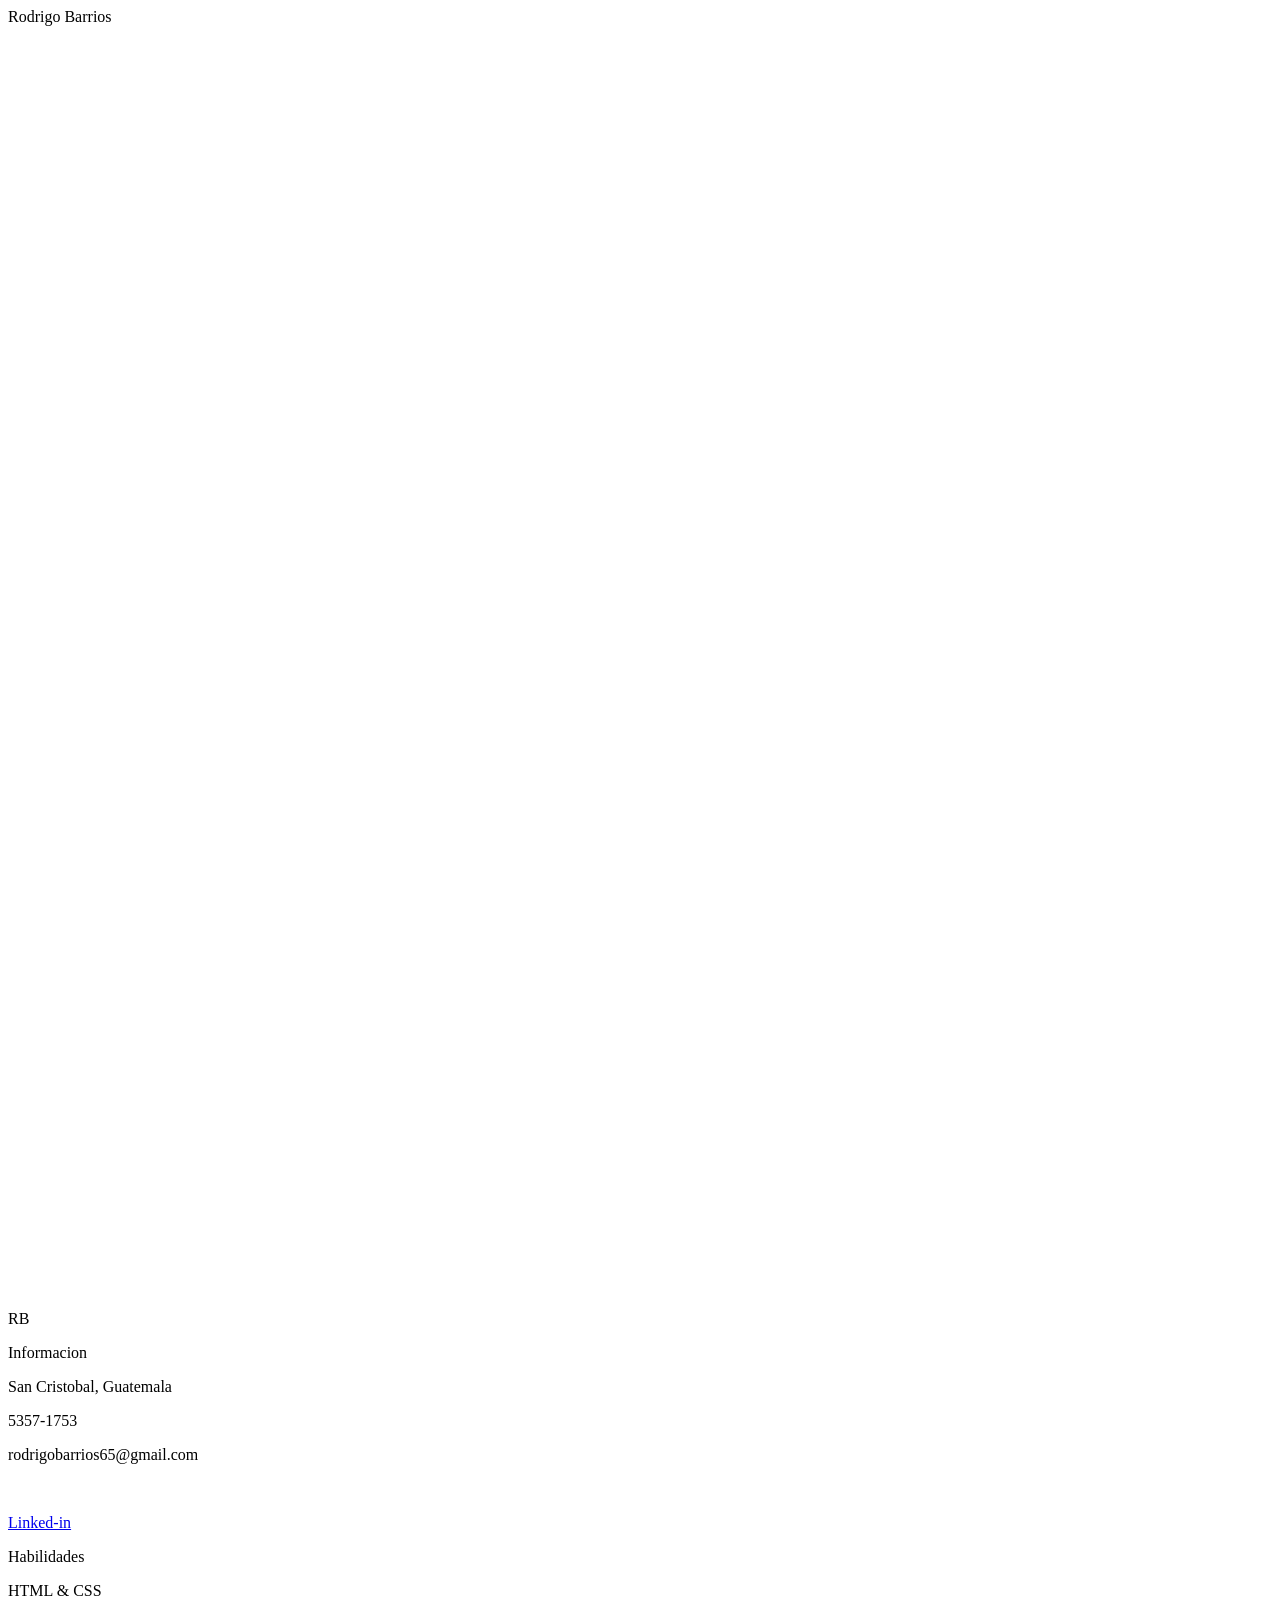
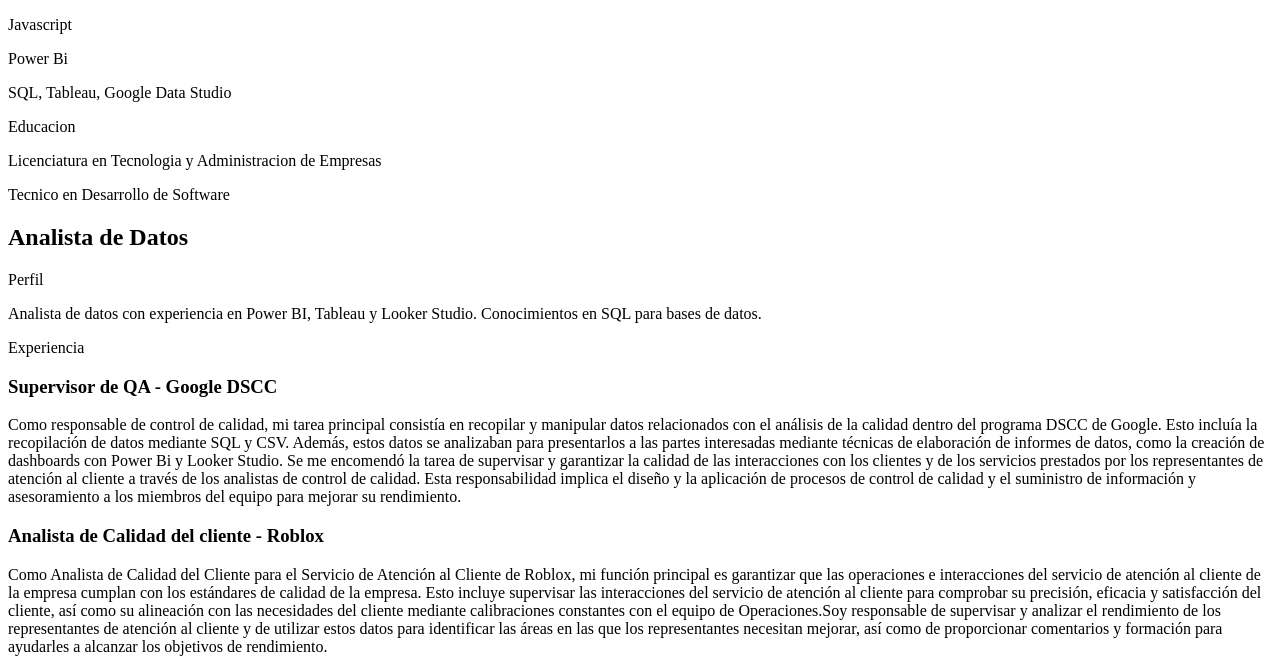
==== index.html @ 610b2172 "Update index.html" ====
<!DOCTYPE html>
<html lang="en" >

<head>
  <meta charset="UTF-8">
  

    <link rel="apple-touch-icon" type="image/png" href="https://cpwebassets.codepen.io/assets/favicon/apple-touch-icon-5ae1a0698dcc2402e9712f7d01ed509a57814f994c660df9f7a952f3060705ee.png" />

    <meta name="apple-mobile-web-app-title" content="CodePen">

    <link rel="shortcut icon" type="image/x-icon" href="https://cpwebassets.codepen.io/assets/favicon/favicon-aec34940fbc1a6e787974dcd360f2c6b63348d4b1f4e06c77743096d55480f33.ico" />

    <link rel="mask-icon" type="image/x-icon" href="https://cpwebassets.codepen.io/assets/favicon/logo-pin-b4b4269c16397ad2f0f7a01bcdf513a1994f4c94b8af2f191c09eb0d601762b1.svg" color="#111" />

  
    <script src="https://cpwebassets.codepen.io/assets/common/stopExecutionOnTimeout-2c7831bb44f98c1391d6a4ffda0e1fd302503391ca806e7fcc7b9b87197aec26.js"></script>


  <title>CV Rodrigo Barrios</title>

    <link rel="canonical" href="https://codepen.io/mavrK/pen/PzGvdJ">
  
  <link rel="stylesheet" href="styles.css">

</head>

<body translate="no">
  <!-- FONTS -->
<link href='https://fonts.googleapis.com/css?family=Open+Sans:300,400,600' rel='stylesheet' type='text/css'>
<link href='https://fonts.googleapis.com/css?family=Raleway:100' rel='stylesheet' type='text/css'>
<link href='https://fonts.googleapis.com/css?family=Montserrat' rel='stylesheet' type='text/css'>

<!-- PAGE STUFF -->
<div class="rela-block page">
    <div class="rela-block top-bar">
        <div class="caps name"><div class="abs-center">Rodrigo Barrios</div></div>
    </div>
    <div class="side-bar">
        <div class="mugshot">
            <div class="logo">
                <svg viewbox="0 0 80 80" class="rela-block logo-svg">
                    <path d="M 10 10 L 52 10 L 72 30 L 72 70 L 30 70 L 10 50 Z" stroke-width="2.5" fill="none"/>
                </svg>
                <p class="logo-text">RB</p>
            </div>
        </div>
          <p class="rela-block caps side-header">Informacion</p>
        <p>San Cristobal, Guatemala</p>
        <p>5357-1753</p>
        <p>rodrigobarrios65@gmail.com</p><br>
        <p class="rela-block social linked-in"><a href="https://www.linkedin.com/in/rodrigo-barrios-6a9892276?utm_source=share&utm_campaign=share_via&utm_content=profile&utm_medium=android_app">Linked-in</a></p>
        <p class="rela-block caps side-header">Habilidades</p>
        <p class="side-list">HTML & CSS</p>
        <p class="side-list">Javascript</p>
        <p class="side-list">Power Bi </p>
        <p class="side-list">SQL, Tableau, Google Data Studio</p>
        <p class="rela-block caps side-header">Educacion</p>
        <p class="side-list">Licenciatura en Tecnologia y Administracion de Empresas</p>
        <p class="side-list">Tecnico en Desarrollo de Software</p>

    </div>
    <div class="rela-block content-container">
        <h2 class="rela-block caps title">Analista de Datos</h2>
        <div class="rela-block separator"></div>
        <div class="rela-block caps greyed">Perfil</div>
        <p class="long-margin">Analista de datos con experiencia en Power BI, Tableau y Looker Studio. Conocimientos en SQL para bases de datos. </p>
        <div class="rela-block caps greyed">Experiencia</div>

        <h3>Supervisor de QA - Google DSCC</h3>
        <p class="justified">Como responsable de control de calidad, mi tarea principal consistía en 
recopilar y manipular datos relacionados con el análisis de la calidad 
dentro del programa DSCC de Google. Esto incluía la recopilación de 
datos mediante SQL y CSV. Además, estos datos se analizaban para 
presentarlos a las partes interesadas mediante técnicas de elaboración de 
informes de datos, como la creación de dashboards con Power Bi y Looker 
Studio. Se me encomendó la tarea de supervisar y garantizar la calidad de 
las interacciones con los clientes y de los servicios prestados por los 
representantes de atención al cliente a través de los analistas de control 
de calidad. Esta responsabilidad implica el diseño y la aplicación de 
procesos de control de calidad y el suministro de información y 
asesoramiento a los miembros del equipo para mejorar su rendimiento. </p>
        
        <h3>Analista de Calidad del cliente - Roblox</h3>
        <p class="justified">Como Analista de Calidad del Cliente para el Servicio de Atención al 
Cliente de Roblox, mi función principal es garantizar que las operaciones 
e interacciones del servicio de atención al cliente de la empresa cumplan 
con los estándares de calidad de la empresa. Esto incluye supervisar las 
interacciones del servicio de atención al cliente para comprobar su 
precisión, eficacia y satisfacción del cliente, así como su alineación con 
las necesidades del cliente mediante calibraciones constantes con el 
equipo de Operaciones.Soy responsable de supervisar y analizar el rendimiento de los 
representantes de atención al cliente y de utilizar estos datos para 
identificar las áreas en las que los representantes necesitan mejorar, así 
como de proporcionar comentarios y formación para ayudarles a 
alcanzar los objetivos de rendimiento.</p>

        <p class="justified"></p>


    </div>
</div>


  
</body>

</html>
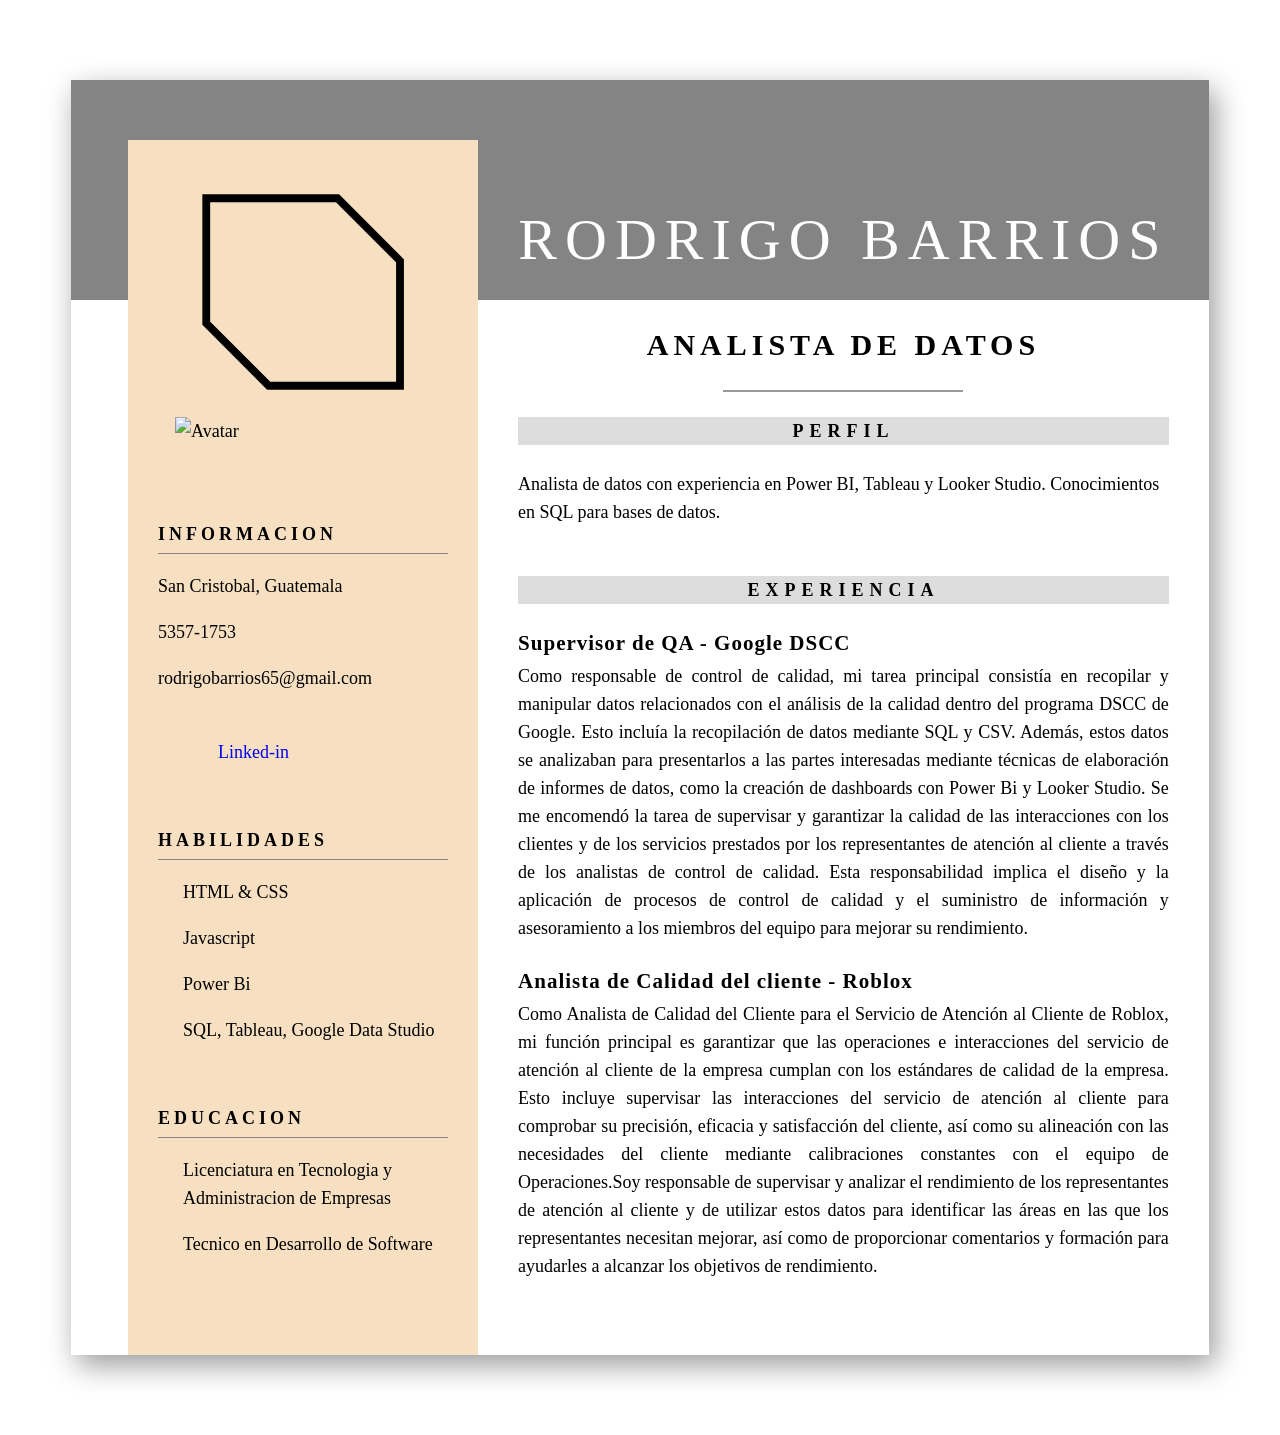
==== commit b597f849: "index.html" ====
--- a/index.html
+++ b/index.html
@@ -42,7 +42,7 @@
                 <svg viewbox="0 0 80 80" class="rela-block logo-svg">
                     <path d="M 10 10 L 52 10 L 72 30 L 72 70 L 30 70 L 10 50 Z" stroke-width="2.5" fill="none"/>
                 </svg>
-                <p class="logo-text">RB</p>
+                <img src="portrait.jpeg" alt="Avatar">
             </div>
         </div>
           <p class="rela-block caps side-header">Informacion</p>
--- a/styles.css
+++ b/styles.css
@@ -0,0 +1,268 @@
+* {
+  box-sizing: border-box;
+  transition: 0.35s ease;
+}
+.rela-block {
+  display: block;
+  position: relative;
+  margin: auto;
+  top: ;
+  left: ;
+  right: ;
+  bottom: ;
+}
+.rela-inline {
+  display: inline-block;
+  position: relative;
+  margin: auto;
+  top: ;
+  left: ;
+  right: ;
+  bottom: ;
+}
+.floated {
+  display: inline-block;
+  position: relative;
+  margin: false;
+  top: ;
+  left: ;
+  right: ;
+  bottom: ;
+  float: left;
+}
+.abs-center {
+  display: false;
+  position: absolute;
+  margin: false;
+  top: 50%;
+  left: 50%;
+  right: false;
+  bottom: false;
+  transform: translate(-50%, -50%);
+  text-align: center;
+  width: 88%;
+}
+body {
+  font-family: 'Open Sans';
+  font-size: 18px;
+  letter-spacing: 0px;
+  font-weight: 400;
+  line-height: 28px;
+  background: url("http://kingofwallpapers.com/leaves/leaves-016.jpg") right no-repeat;
+  background-size: cover;
+}
+body:before {
+  content: "";
+  display: false;
+  position: fixed;
+  margin: 0;
+  top: 0;
+  left: 0;
+  right: 0;
+  bottom: 0;
+  background-color: rgba(255,255,255,0.92);
+}
+.caps {
+  text-transform: uppercase;
+}
+.justified {
+  text-align: justify;
+}
+a{
+    text-decoration: none;
+    }
+p.light {
+  color: #777;
+}
+h2 {
+  font-family: 'Open Sans';
+  font-size: 30px;
+  letter-spacing: 5px;
+  font-weight: 600;
+  line-height: 40px;
+  color: #000;
+}
+h3 {
+  font-family: 'Open Sans';
+  font-size: 21px;
+  letter-spacing: 1px;
+  font-weight: 600;
+  line-height: 28px;
+  color: #000;
+}
+.page {
+  width: 90%;
+  max-width: 1200px;
+  margin: 80px auto;
+  background-color: #fff;
+  box-shadow: 6px 10px 28px 0px rgba(0,0,0,0.4);
+}
+.top-bar {
+  height: 220px;
+  background-color: #848484;
+  color: #fff;
+}
+.name {
+  display: false;
+  position: absolute;
+  margin: false;
+  top: false;
+  left: calc(350px + 5%);
+  right: 0;
+  bottom: 0;
+  height: 120px;
+  text-align: center;
+  font-family: 'Raleway';
+  font-size: 58px;
+  letter-spacing: 8px;
+  font-weight: 100;
+  line-height: 60px;
+}
+.name div {
+  width: 94%;
+}
+.side-bar {
+  display: false;
+  position: absolute;
+  margin: false;
+  top: 60px;
+  left: 5%;
+  right: false;
+  bottom: 0;
+  width: 350px;
+  background-color: #f7e0c1;
+  padding: 320px 30px 50px;
+}
+.mugshot {
+  display: false;
+  position: absolute;
+  margin: false;
+  top: 50px;
+  left: 70px;
+  right: false;
+  bottom: false;
+  height: 210px;
+  width: 210px;
+}
+.mugshot .logo {
+  margin: -23px;
+}
+.logo {
+  display: false;
+  position: absolute;
+  margin: false;
+  top: 0;
+  left: 0;
+  right: false;
+  bottom: false;
+  z-index: 100;
+  margin: 0;
+  color: #000;
+  height: 250px;
+  width: 250px;
+}
+.logo .logo-svg {
+  height: 100%;
+  width: 100%;
+  stroke: #000;
+  cursor: pointer;
+}
+.logo .logo-text {
+  display: false;
+  position: absolute;
+  margin: false;
+  top: 58%;
+  left: ;
+  right: 16%;
+  bottom: ;
+  cursor: pointer;
+  font-family: "Montserrat";
+  font-size: 55px;
+  letter-spacing: 0px;
+  font-weight: 400;
+  line-height: 58.333333333333336px;
+}
+.social {
+  padding-left: 60px;
+  margin-bottom: 20px;
+  cursor: pointer;
+}
+.social:before {
+  content: "";
+  display: false;
+  position: absolute;
+  margin: false;
+  top: -4px;
+  left: 10px;
+  right: false;
+  bottom: false;
+  height: 35px;
+  width: 35px;
+  background-size: cover !important;
+}
+.social.twitter:before {
+  background: url("https://cdn3.iconfinder.com/data/icons/social-media-2026/60/Socialmedia_icons_Twitter-07-128.png") center no-repeat;
+}
+.social.pinterest:before {
+  background: url("https://cdn3.iconfinder.com/data/icons/social-media-2026/60/Socialmedia_icons_Pinterest-23-128.png") center no-repeat;
+}
+.social.linked-in:before {
+  background: url("https://cdn3.iconfinder.com/data/icons/social-media-2026/60/Socialmedia_icons_LinkedIn-128.png") center no-repeat;
+}
+.side-header {
+  font-family: 'Open Sans';
+  font-size: 18px;
+  letter-spacing: 4px;
+  font-weight: 600;
+  line-height: 28px;
+  margin: 60px auto 10px;
+  padding-bottom: 5px;
+  border-bottom: 1px solid #888;
+}
+.side-list {
+  padding-left: 25px;
+  margin-bottom: 10px;
+}
+.content-container {
+  margin-right: 0;
+  width: calc(95% - 350px);
+  padding: 25px 40px 50px;
+}
+.content-container > * {
+  margin: 0 auto 25px;
+}
+.content-container > h3 {
+  margin: 0 auto 5px;
+}
+.content-container > p.long-margin {
+  margin: 0 auto 50px;
+}
+.title {
+  width: 80%;
+  text-align: center;
+}
+.separator {
+  width: 240px;
+  height: 2px;
+  background-color: #999;
+}
+.greyed {
+  background-color: #ddd;
+  width: 100%;
+  text-align: center;
+  font-family: 'Open Sans';
+  font-size: 18px;
+  letter-spacing: 6px;
+  font-weight: 600;
+  line-height: 28px;
+}
+@media screen and (max-width: 1150px) {
+  .name {
+    color: #fff;
+    font-family: 'Raleway';
+    font-size: 38px;
+    letter-spacing: 6px;
+    font-weight: 100;
+    line-height: 48px;
+  }
+}
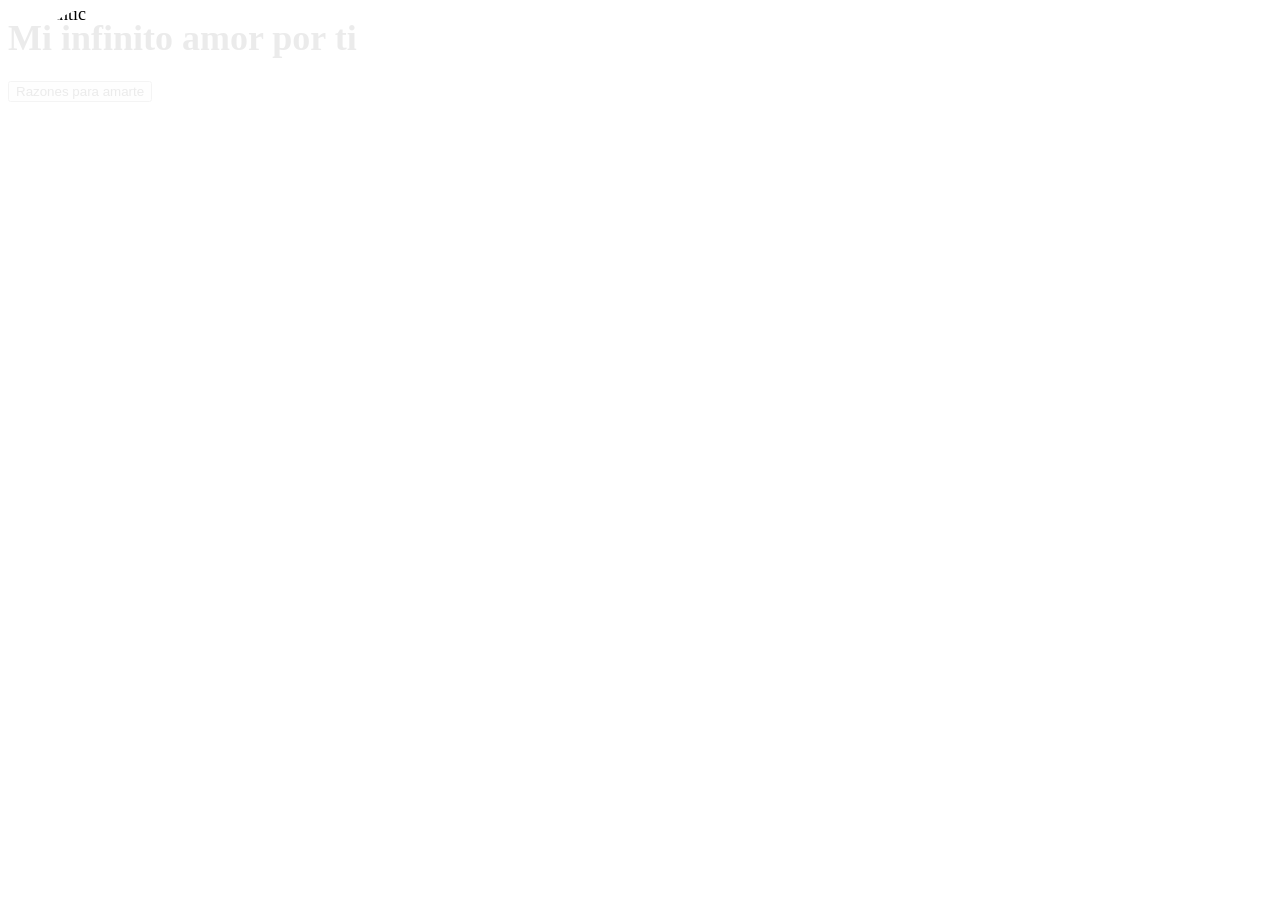
==== commit ac234ca5: "Update index.html" ====
--- a/index.html
+++ b/index.html
@@ -1,108 +1,20 @@
 <!DOCTYPE html>
-<html lang="en" >
-
+<html lang="en">
 <head>
-  <meta charset="UTF-8">
-  
-
-    <link rel="apple-touch-icon" type="image/png" href="https://cpwebassets.codepen.io/assets/favicon/apple-touch-icon-5ae1a0698dcc2402e9712f7d01ed509a57814f994c660df9f7a952f3060705ee.png" />
-
-    <meta name="apple-mobile-web-app-title" content="CodePen">
-
-    <link rel="shortcut icon" type="image/x-icon" href="https://cpwebassets.codepen.io/assets/favicon/favicon-aec34940fbc1a6e787974dcd360f2c6b63348d4b1f4e06c77743096d55480f33.ico" />
-
-    <link rel="mask-icon" type="image/x-icon" href="https://cpwebassets.codepen.io/assets/favicon/logo-pin-b4b4269c16397ad2f0f7a01bcdf513a1994f4c94b8af2f191c09eb0d601762b1.svg" color="#111" />
-
-  
-    <script src="https://cpwebassets.codepen.io/assets/common/stopExecutionOnTimeout-2c7831bb44f98c1391d6a4ffda0e1fd302503391ca806e7fcc7b9b87197aec26.js"></script>
-
-
-  <title>CV Rodrigo Barrios</title>
-
-    <link rel="canonical" href="https://codepen.io/mavrK/pen/PzGvdJ">
-  
-  <link rel="stylesheet" href="styles.css">
-
+    <meta charset="UTF-8">
+    <meta name="viewport" content="width=device-width, initial-scale=1.0">
+    <title>Amorito<3</title>
+    <link rel="icon" href="logo.jpg" type="image/icon type">
+    <link rel="stylesheet" href="styles.css">
 </head>
-
-<body translate="no">
-  <!-- FONTS -->
-<link href='https://fonts.googleapis.com/css?family=Open+Sans:300,400,600' rel='stylesheet' type='text/css'>
-<link href='https://fonts.googleapis.com/css?family=Raleway:100' rel='stylesheet' type='text/css'>
-<link href='https://fonts.googleapis.com/css?family=Montserrat' rel='stylesheet' type='text/css'>
-
-<!-- PAGE STUFF -->
-<div class="rela-block page">
-    <div class="rela-block top-bar">
-        <div class="caps name"><div class="abs-center">Rodrigo Barrios</div></div>
+<body>
+    <div class="container">
+        <h1>Mi infinito amor por ti</h1>
+        <img src="pic1.jpeg" alt="Romantic" class="romantic-photo">
+        <p id="romantic-text"></p>
+        <button id="change-text">Razones para amarte</button>
+        <div class="hearts" id="hearts-container"></div>
     </div>
-    <div class="side-bar">
-        <div class="mugshot">
-            <div class="logo">
-                <svg viewbox="0 0 80 80" class="rela-block logo-svg">
-                    <path d="M 10 10 L 52 10 L 72 30 L 72 70 L 30 70 L 10 50 Z" stroke-width="2.5" fill="none"/>
-                </svg>
-                <img src="portrait.jpeg" alt="Avatar">
-            </div>
-        </div>
-          <p class="rela-block caps side-header">Informacion</p>
-        <p>San Cristobal, Guatemala</p>
-        <p>5357-1753</p>
-        <p>rodrigobarrios65@gmail.com</p><br>
-        <p class="rela-block social linked-in"><a href="https://www.linkedin.com/in/rodrigo-barrios-6a9892276?utm_source=share&utm_campaign=share_via&utm_content=profile&utm_medium=android_app">Linked-in</a></p>
-        <p class="rela-block caps side-header">Habilidades</p>
-        <p class="side-list">HTML & CSS</p>
-        <p class="side-list">Javascript</p>
-        <p class="side-list">Power Bi </p>
-        <p class="side-list">SQL, Tableau, Google Data Studio</p>
-        <p class="rela-block caps side-header">Educacion</p>
-        <p class="side-list">Licenciatura en Tecnologia y Administracion de Empresas</p>
-        <p class="side-list">Tecnico en Desarrollo de Software</p>
-
-    </div>
-    <div class="rela-block content-container">
-        <h2 class="rela-block caps title">Analista de Datos</h2>
-        <div class="rela-block separator"></div>
-        <div class="rela-block caps greyed">Perfil</div>
-        <p class="long-margin">Analista de datos con experiencia en Power BI, Tableau y Looker Studio. Conocimientos en SQL para bases de datos. </p>
-        <div class="rela-block caps greyed">Experiencia</div>
-
-        <h3>Supervisor de QA - Google DSCC</h3>
-        <p class="justified">Como responsable de control de calidad, mi tarea principal consistía en 
-recopilar y manipular datos relacionados con el análisis de la calidad 
-dentro del programa DSCC de Google. Esto incluía la recopilación de 
-datos mediante SQL y CSV. Además, estos datos se analizaban para 
-presentarlos a las partes interesadas mediante técnicas de elaboración de 
-informes de datos, como la creación de dashboards con Power Bi y Looker 
-Studio. Se me encomendó la tarea de supervisar y garantizar la calidad de 
-las interacciones con los clientes y de los servicios prestados por los 
-representantes de atención al cliente a través de los analistas de control 
-de calidad. Esta responsabilidad implica el diseño y la aplicación de 
-procesos de control de calidad y el suministro de información y 
-asesoramiento a los miembros del equipo para mejorar su rendimiento. </p>
-        
-        <h3>Analista de Calidad del cliente - Roblox</h3>
-        <p class="justified">Como Analista de Calidad del Cliente para el Servicio de Atención al 
-Cliente de Roblox, mi función principal es garantizar que las operaciones 
-e interacciones del servicio de atención al cliente de la empresa cumplan 
-con los estándares de calidad de la empresa. Esto incluye supervisar las 
-interacciones del servicio de atención al cliente para comprobar su 
-precisión, eficacia y satisfacción del cliente, así como su alineación con 
-las necesidades del cliente mediante calibraciones constantes con el 
-equipo de Operaciones.Soy responsable de supervisar y analizar el rendimiento de los 
-representantes de atención al cliente y de utilizar estos datos para 
-identificar las áreas en las que los representantes necesitan mejorar, así 
-como de proporcionar comentarios y formación para ayudarles a 
-alcanzar los objetivos de rendimiento.</p>
-
-        <p class="justified"></p>
-
-
-    </div>
-</div>
-
-
-  
+    <script src="scripts.js"></script>
 </body>
-
 </html>
--- a/styles.css
+++ b/styles.css
@@ -1,3 +1,4 @@
+/*style file*/
 * {
   box-sizing: border-box;
   transition: 0.35s ease;
@@ -6,28 +7,37 @@
   display: block;
   position: relative;
   margin: auto;
-  top: ;
-  left: ;
-  right: ;
-  bottom: ;
-}
+}
+
 .rela-inline {
   display: inline-block;
   position: relative;
   margin: auto;
-  top: ;
-  left: ;
-  right: ;
-  bottom: ;
-}
+
+}
+
+img{
+  border-radius: 50%;
+  height: 100%;
+  width: 100%;
+  cursor: pointer;
+  display: false;
+  position: absolute;
+  margin: false;
+  top: 0;
+  left: 0;
+  right: false;
+  bottom: false;
+  z-index: 100;
+  margin: 0;
+  height: 250px;
+  width: 250px;
+}
+
 .floated {
   display: inline-block;
   position: relative;
   margin: false;
-  top: ;
-  left: ;
-  right: ;
-  bottom: ;
   float: left;
 }
 .abs-center {
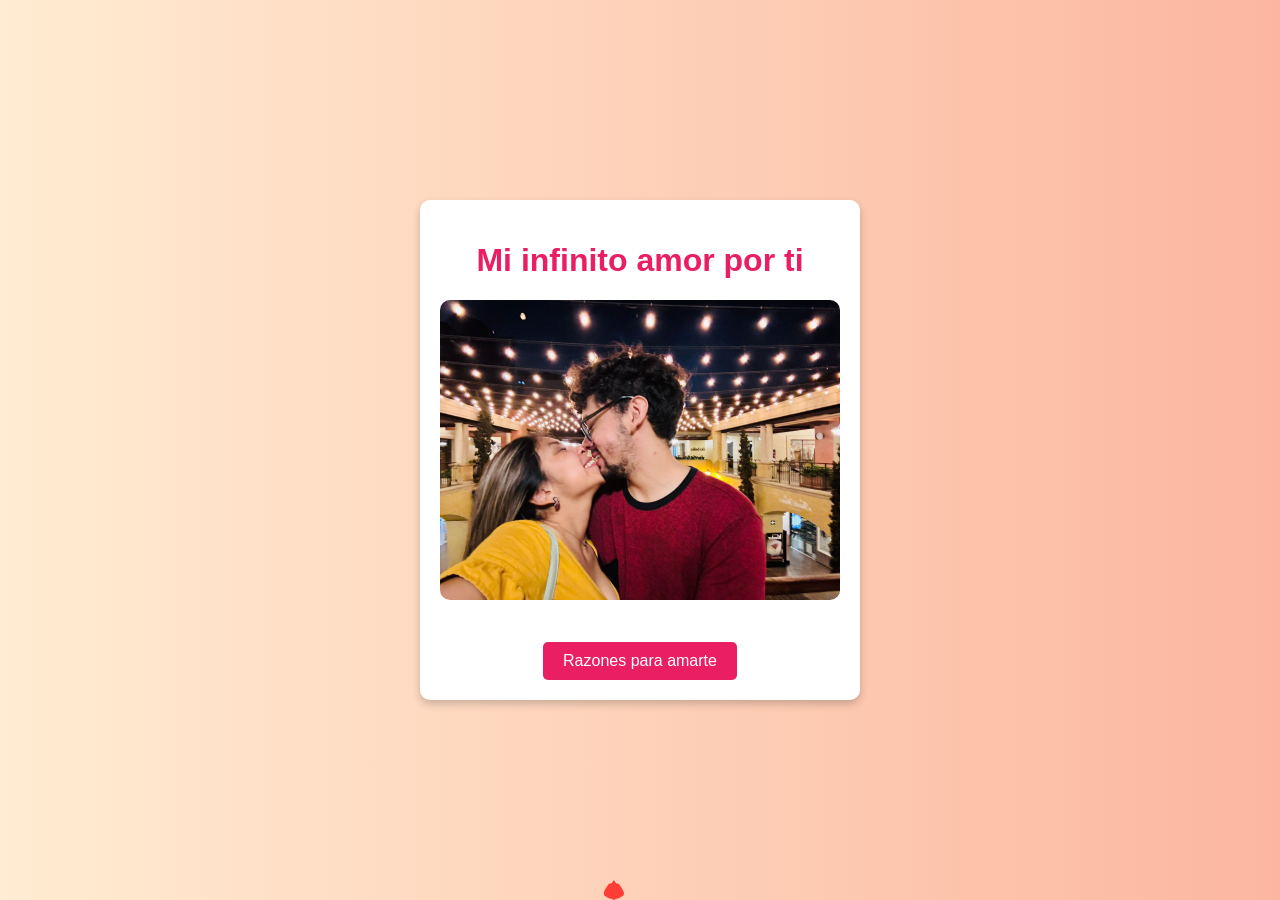
==== commit 79f85b5e: "Add files via upload" ====
--- a/index.html
+++ b/index.html
@@ -1,20 +1,20 @@
-<!DOCTYPE html>
-<html lang="en">
-<head>
-    <meta charset="UTF-8">
-    <meta name="viewport" content="width=device-width, initial-scale=1.0">
-    <title>Amorito<3</title>
-    <link rel="icon" href="logo.jpg" type="image/icon type">
-    <link rel="stylesheet" href="styles.css">
-</head>
-<body>
-    <div class="container">
-        <h1>Mi infinito amor por ti</h1>
-        <img src="pic1.jpeg" alt="Romantic" class="romantic-photo">
-        <p id="romantic-text"></p>
-        <button id="change-text">Razones para amarte</button>
-        <div class="hearts" id="hearts-container"></div>
-    </div>
-    <script src="scripts.js"></script>
-</body>
-</html>
+<!DOCTYPE html>
+<html lang="en">
+<head>
+    <meta charset="UTF-8">
+    <meta name="viewport" content="width=device-width, initial-scale=1.0">
+    <title>Amorito<3</title>
+    <link rel="icon" href="logo.jpg" type="image/icon type">
+    <link rel="stylesheet" href="styles.css">
+</head>
+<body>
+    <div class="container">
+        <h1>Mi infinito amor por ti</h1>
+        <img src="pic1.jpeg" alt="Romantic" class="romantic-photo">
+        <p id="romantic-text"></p>
+        <button id="change-text">Razones para amarte</button>
+        <div class="hearts" id="hearts-container"></div>
+    </div>
+    <script src="scripts.js"></script>
+</body>
+</html>
--- a/styles.css
+++ b/styles.css
@@ -1,278 +1,75 @@
-/*style file*/
-* {
-  box-sizing: border-box;
-  transition: 0.35s ease;
-}
-.rela-block {
-  display: block;
-  position: relative;
-  margin: auto;
-}
-
-.rela-inline {
-  display: inline-block;
-  position: relative;
-  margin: auto;
-
-}
-
-img{
-  border-radius: 50%;
-  height: 100%;
-  width: 100%;
-  cursor: pointer;
-  display: false;
-  position: absolute;
-  margin: false;
-  top: 0;
-  left: 0;
-  right: false;
-  bottom: false;
-  z-index: 100;
-  margin: 0;
-  height: 250px;
-  width: 250px;
-}
-
-.floated {
-  display: inline-block;
-  position: relative;
-  margin: false;
-  float: left;
-}
-.abs-center {
-  display: false;
-  position: absolute;
-  margin: false;
-  top: 50%;
-  left: 50%;
-  right: false;
-  bottom: false;
-  transform: translate(-50%, -50%);
-  text-align: center;
-  width: 88%;
-}
-body {
-  font-family: 'Open Sans';
-  font-size: 18px;
-  letter-spacing: 0px;
-  font-weight: 400;
-  line-height: 28px;
-  background: url("http://kingofwallpapers.com/leaves/leaves-016.jpg") right no-repeat;
-  background-size: cover;
-}
-body:before {
-  content: "";
-  display: false;
-  position: fixed;
-  margin: 0;
-  top: 0;
-  left: 0;
-  right: 0;
-  bottom: 0;
-  background-color: rgba(255,255,255,0.92);
-}
-.caps {
-  text-transform: uppercase;
-}
-.justified {
-  text-align: justify;
-}
-a{
-    text-decoration: none;
-    }
-p.light {
-  color: #777;
-}
-h2 {
-  font-family: 'Open Sans';
-  font-size: 30px;
-  letter-spacing: 5px;
-  font-weight: 600;
-  line-height: 40px;
-  color: #000;
-}
-h3 {
-  font-family: 'Open Sans';
-  font-size: 21px;
-  letter-spacing: 1px;
-  font-weight: 600;
-  line-height: 28px;
-  color: #000;
-}
-.page {
-  width: 90%;
-  max-width: 1200px;
-  margin: 80px auto;
-  background-color: #fff;
-  box-shadow: 6px 10px 28px 0px rgba(0,0,0,0.4);
-}
-.top-bar {
-  height: 220px;
-  background-color: #848484;
-  color: #fff;
-}
-.name {
-  display: false;
-  position: absolute;
-  margin: false;
-  top: false;
-  left: calc(350px + 5%);
-  right: 0;
-  bottom: 0;
-  height: 120px;
-  text-align: center;
-  font-family: 'Raleway';
-  font-size: 58px;
-  letter-spacing: 8px;
-  font-weight: 100;
-  line-height: 60px;
-}
-.name div {
-  width: 94%;
-}
-.side-bar {
-  display: false;
-  position: absolute;
-  margin: false;
-  top: 60px;
-  left: 5%;
-  right: false;
-  bottom: 0;
-  width: 350px;
-  background-color: #f7e0c1;
-  padding: 320px 30px 50px;
-}
-.mugshot {
-  display: false;
-  position: absolute;
-  margin: false;
-  top: 50px;
-  left: 70px;
-  right: false;
-  bottom: false;
-  height: 210px;
-  width: 210px;
-}
-.mugshot .logo {
-  margin: -23px;
-}
-.logo {
-  display: false;
-  position: absolute;
-  margin: false;
-  top: 0;
-  left: 0;
-  right: false;
-  bottom: false;
-  z-index: 100;
-  margin: 0;
-  color: #000;
-  height: 250px;
-  width: 250px;
-}
-.logo .logo-svg {
-  height: 100%;
-  width: 100%;
-  stroke: #000;
-  cursor: pointer;
-}
-.logo .logo-text {
-  display: false;
-  position: absolute;
-  margin: false;
-  top: 58%;
-  left: ;
-  right: 16%;
-  bottom: ;
-  cursor: pointer;
-  font-family: "Montserrat";
-  font-size: 55px;
-  letter-spacing: 0px;
-  font-weight: 400;
-  line-height: 58.333333333333336px;
-}
-.social {
-  padding-left: 60px;
-  margin-bottom: 20px;
-  cursor: pointer;
-}
-.social:before {
-  content: "";
-  display: false;
-  position: absolute;
-  margin: false;
-  top: -4px;
-  left: 10px;
-  right: false;
-  bottom: false;
-  height: 35px;
-  width: 35px;
-  background-size: cover !important;
-}
-.social.twitter:before {
-  background: url("https://cdn3.iconfinder.com/data/icons/social-media-2026/60/Socialmedia_icons_Twitter-07-128.png") center no-repeat;
-}
-.social.pinterest:before {
-  background: url("https://cdn3.iconfinder.com/data/icons/social-media-2026/60/Socialmedia_icons_Pinterest-23-128.png") center no-repeat;
-}
-.social.linked-in:before {
-  background: url("https://cdn3.iconfinder.com/data/icons/social-media-2026/60/Socialmedia_icons_LinkedIn-128.png") center no-repeat;
-}
-.side-header {
-  font-family: 'Open Sans';
-  font-size: 18px;
-  letter-spacing: 4px;
-  font-weight: 600;
-  line-height: 28px;
-  margin: 60px auto 10px;
-  padding-bottom: 5px;
-  border-bottom: 1px solid #888;
-}
-.side-list {
-  padding-left: 25px;
-  margin-bottom: 10px;
-}
-.content-container {
-  margin-right: 0;
-  width: calc(95% - 350px);
-  padding: 25px 40px 50px;
-}
-.content-container > * {
-  margin: 0 auto 25px;
-}
-.content-container > h3 {
-  margin: 0 auto 5px;
-}
-.content-container > p.long-margin {
-  margin: 0 auto 50px;
-}
-.title {
-  width: 80%;
-  text-align: center;
-}
-.separator {
-  width: 240px;
-  height: 2px;
-  background-color: #999;
-}
-.greyed {
-  background-color: #ddd;
-  width: 100%;
-  text-align: center;
-  font-family: 'Open Sans';
-  font-size: 18px;
-  letter-spacing: 6px;
-  font-weight: 600;
-  line-height: 28px;
-}
-@media screen and (max-width: 1150px) {
-  .name {
-    color: #fff;
-    font-family: 'Raleway';
-    font-size: 38px;
-    letter-spacing: 6px;
-    font-weight: 100;
-    line-height: 48px;
-  }
-}
+body {
+    font-family: 'Arial', sans-serif;
+    display: flex;
+    justify-content: center;
+    align-items: center;
+    height: 100vh;
+    margin: 0;
+    background: linear-gradient(to right, #ffecd2, #fcb69f);
+}
+
+.container {
+    text-align: center;
+    background: white;
+    padding: 20px;
+    border-radius: 10px;
+    box-shadow: 0 4px 8px rgba(0, 0, 0, 0.2);
+    max-width: 400px;
+    width: 100%;
+}
+
+h1 {
+    color: #e91e63;
+}
+
+.romantic-photo {
+    width: 100%;
+    height: auto;
+    border-radius: 10px;
+    margin-bottom: 20px;
+}
+
+p {
+    font-size: 18px;
+    color: #555;
+}
+
+button {
+    background-color: #e91e63;
+    color: white;
+    border: none;
+    padding: 10px 20px;
+    font-size: 16px;
+    border-radius: 5px;
+    cursor: pointer;
+}
+
+button:hover {
+    background-color: #d81b60;
+}
+
+.hearts {
+    position: absolute;
+    top: 0;
+    left: 0;
+    width: 100%;
+    height: 100%;
+    pointer-events: none;
+}
+
+@media (max-width: 480px) {
+    .container {
+        padding: 10px;
+    }
+
+    p {
+        font-size: 16px;
+    }
+
+    button {
+        font-size: 14px;
+        padding: 8px 16px;
+    }
+}
+
+
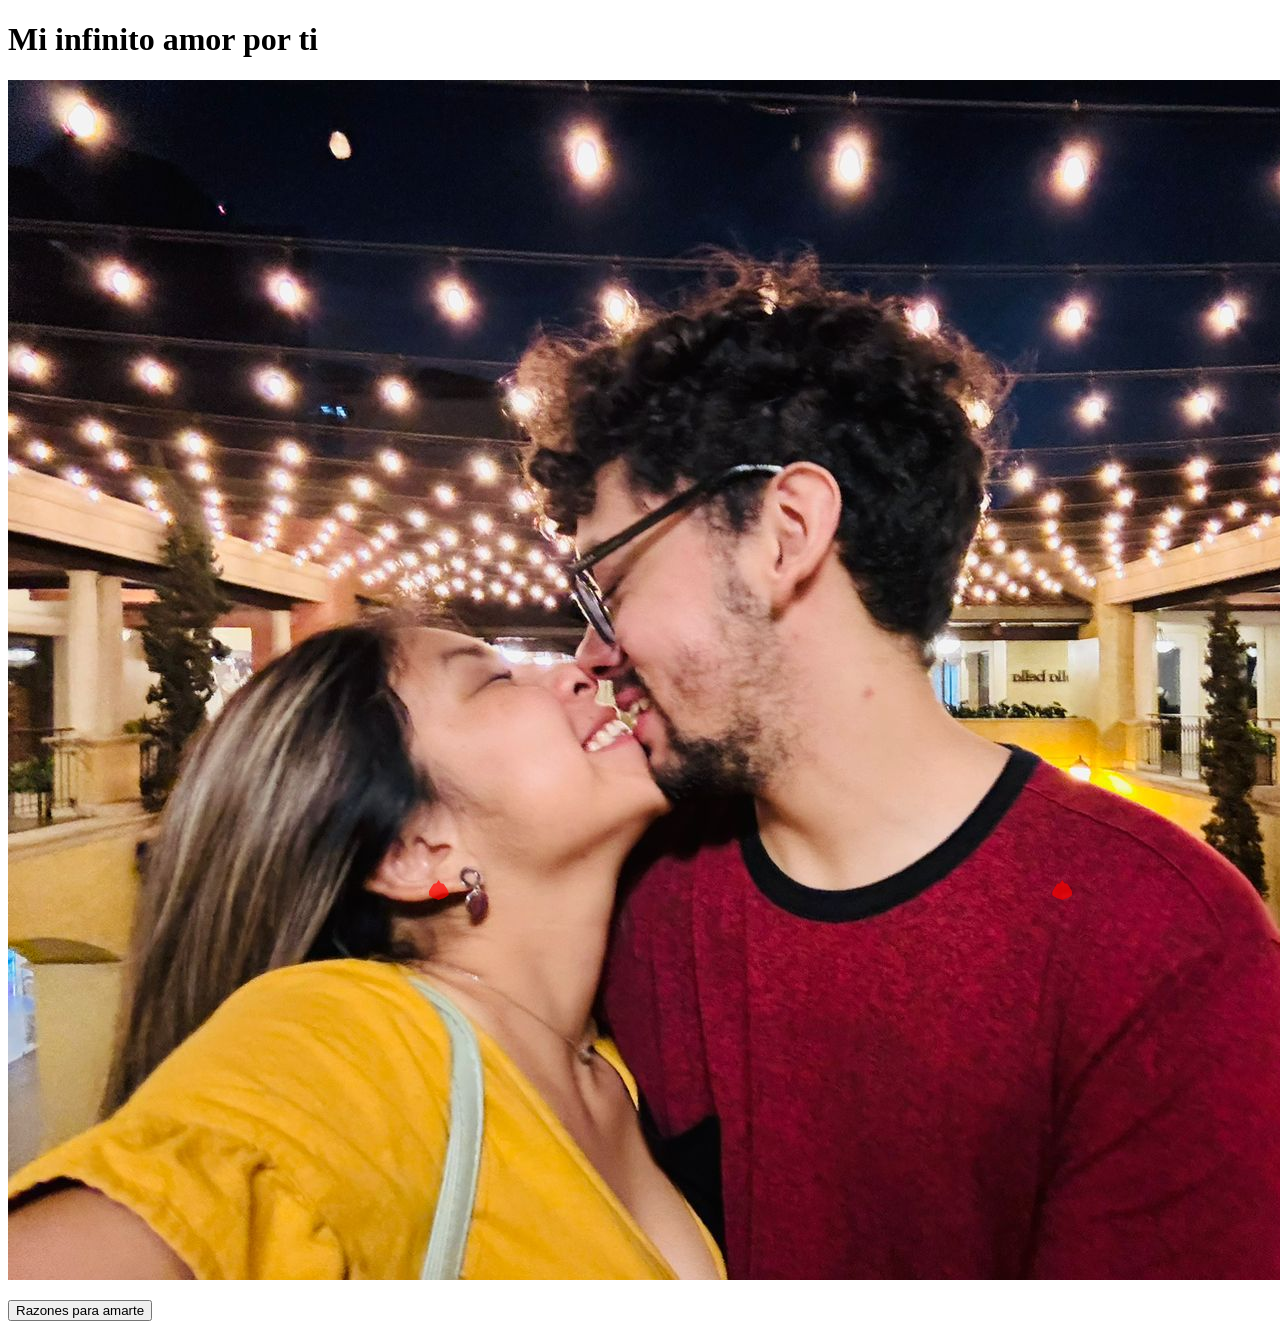
==== commit b234aac6: "Update index.html" ====
--- a/index.html
+++ b/index.html
@@ -5,7 +5,7 @@
     <meta name="viewport" content="width=device-width, initial-scale=1.0">
     <title>Amorito<3</title>
     <link rel="icon" href="logo.jpg" type="image/icon type">
-    <link rel="stylesheet" href="styles.css">
+    <link rel="stylesheet" type=“text/css” href="styles.css">
 </head>
 <body>
     <div class="container">
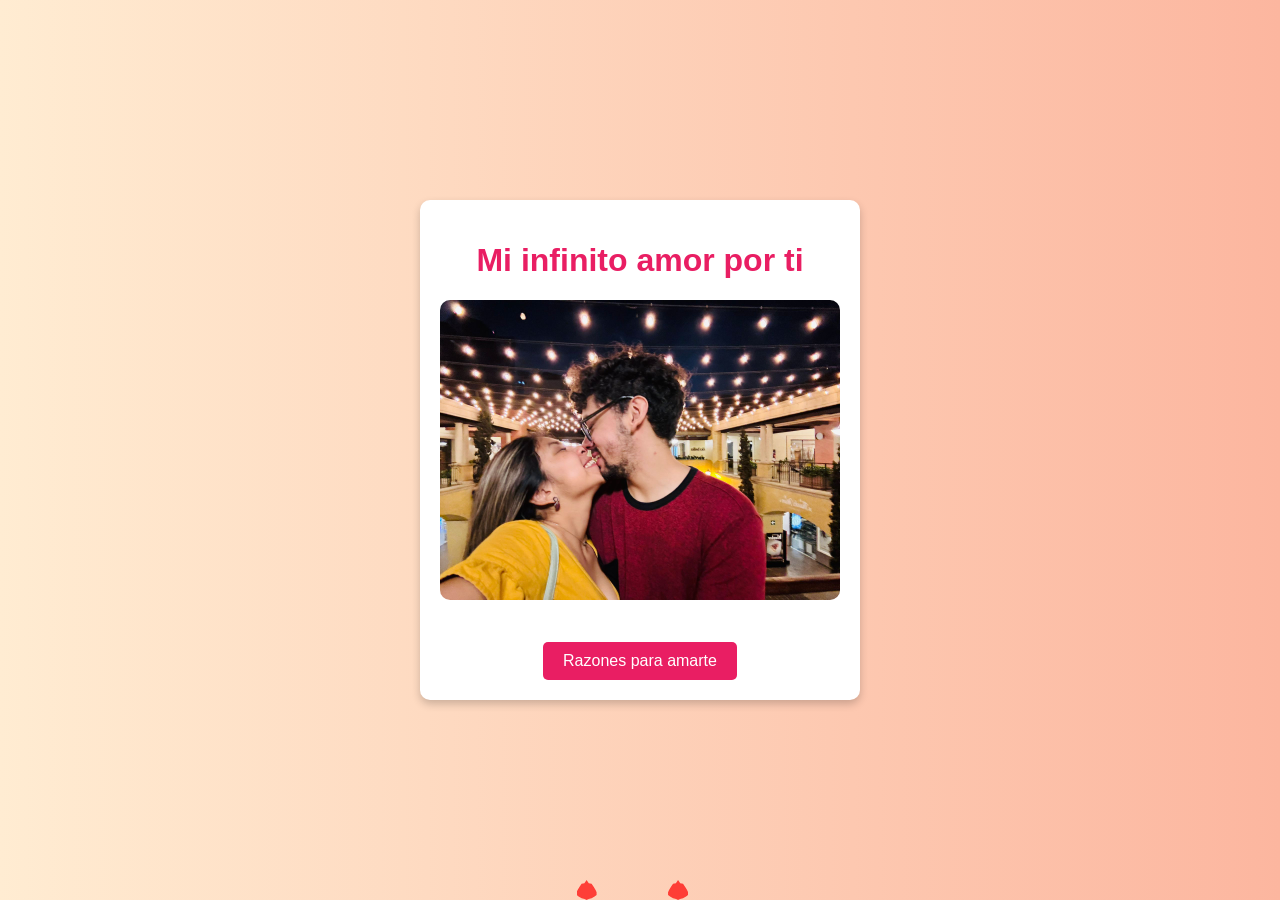
==== commit 16bcfaa1: "Update index.html" ====
--- a/index.html
+++ b/index.html
@@ -5,7 +5,7 @@
     <meta name="viewport" content="width=device-width, initial-scale=1.0">
     <title>Amorito<3</title>
     <link rel="icon" href="logo.jpg" type="image/icon type">
-    <link rel="stylesheet" type=“text/css” href="styles.css">
+    <link rel="stylesheet" type="text/css" href="./styles.css">
 </head>
 <body>
     <div class="container">
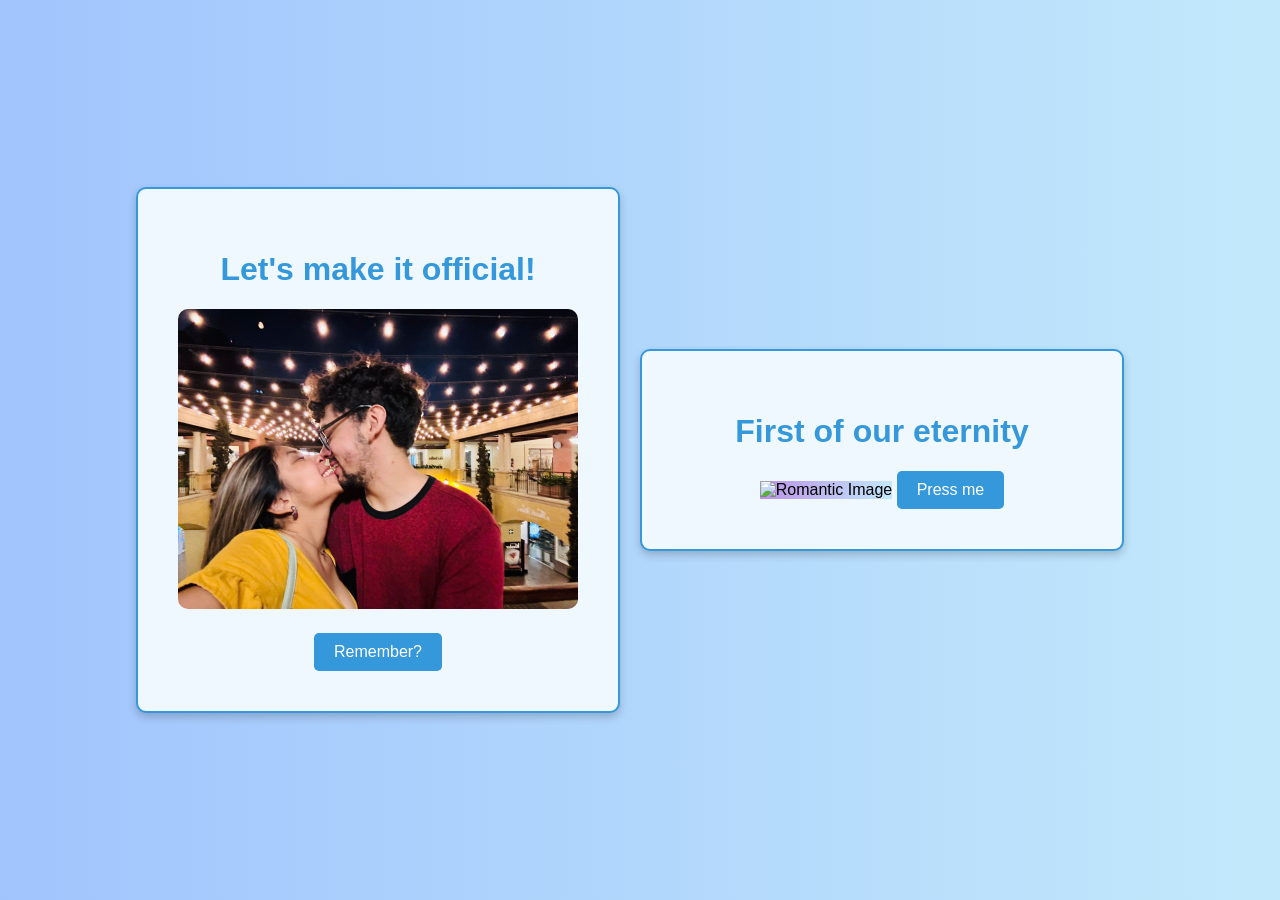
==== commit 80d87c98: "Add files via upload" ====
--- a/index.html
+++ b/index.html
@@ -3,18 +3,26 @@
 <head>
     <meta charset="UTF-8">
     <meta name="viewport" content="width=device-width, initial-scale=1.0">
-    <title>Amorito<3</title>
+    <title>My dream girl.</title>
     <link rel="icon" href="logo.jpg" type="image/icon type">
-    <link rel="stylesheet" type="text/css" href="./styles.css">
+    <link rel="stylesheet" href="styles.css">
 </head>
-<body>
+<body class="index-page">
     <div class="container">
-        <h1>Mi infinito amor por ti</h1>
-        <img src="pic1.jpeg" alt="Romantic" class="romantic-photo">
-        <p id="romantic-text"></p>
-        <button id="change-text">Razones para amarte</button>
-        <div class="hearts" id="hearts-container"></div>
+        <h1>Let's make it official!</h1>
+        <img src="pic1.jpeg" alt="Romantic Image" class="romantic-photo">
+        <a href="proposal.html">
+            <button>Remember?</button>
+        </a>
+        
     </div>
-    <script src="scripts.js"></script>
+    
+    <div class="container">
+        <h1>First of our eternity</h1>
+        <img src="cover-year1.png" alt="Romantic Image" class="yr1">
+        <a href="1yr.html">
+        <button>Press me</button>
+        </a>    
+    </div>
 </body>
 </html>
--- a/styles.css
+++ b/styles.css
@@ -11,7 +11,7 @@
 .container {
     text-align: center;
     background: white;
-    padding: 20px;
+    padding: 30px;
     border-radius: 10px;
     box-shadow: 0 4px 8px rgba(0, 0, 0, 0.2);
     max-width: 400px;
@@ -44,6 +44,25 @@
     cursor: pointer;
 }
 
+#go-main {
+    position: fixed; /* Stays at the bottom of the viewport */
+    bottom: 20px;
+    left: 50%; /* Centers it horizontally */
+    transform: translateX(-50%); /* Ensures proper centering */
+    background-color: #e91e63;
+    color: white;
+    border: none;
+    padding: 10px 20px;
+    font-size: 16px;
+    border-radius: 5px;
+    cursor: pointer;
+}
+
+#go-main:hover {
+    background-color: #d81b60;
+}
+
+
 button:hover {
     background-color: #d81b60;
 }
@@ -59,17 +78,161 @@
 
 @media (max-width: 480px) {
     .container {
+        padding: 15px;
+        max-width: 90%; /* Adjusts width to fit smaller screens */
+    }
+
+    h1 {
+        font-size: 20px; /* Reduce header size */
+    }
+
+    p {
+        font-size: 14px;
+    }
+
+    button {
+        font-size: 12px;
+        padding: 6px 12px;
+    }
+}
+
+@media (max-width: 480px) {
+    .yr1 {
+        max-width: 100%; 
+        height: auto;
+    }
+}
+
+body {
+    overflow-x: hidden; /* Prevents horizontal scrolling */
+}
+
+
+.index-page {
+    background: linear-gradient(to right, #a1c4fd, #c2e9fb);
+}
+
+.index-page .container {
+    background: #f0f8ff; 
+    border: 2px solid #3498db;
+}
+
+.index-page h1 {
+    color: #3498db; 
+}
+
+.index-page button {
+    background-color: #3498db; 
+}
+
+.index-page button:hover {
+    background-color: #2980b9;
+}
+
+.index-page .container {
+    padding: 40px;
+    margin-right: 20px; 
+}
+
+.index-page .yr1 {
+    width: 350px; /* Adjust as needed */
+    height: auto;
+}
+
+#hearts-container {
+    position: fixed;
+    bottom: 0;
+    left: 0;
+    width: 100%;
+    z-index: 1000; /* Make sure hearts appear above other content */
+}
+/* Specific Styles for yr1 Section */
+.yr1 {
+    background: linear-gradient(to right, #bb91e6, #c2e9fb);
+    font-family: "Winky Sans", sans-serif;
+    width: 100%;
+    height: auto;
+}
+
+.yr1 .grid-container {
+    display: grid;
+    grid-template-columns: repeat(3, 1fr); /* 3 columns */
+    gap: 20px;
+    padding: 20px;
+    max-width: 900px;
+    margin: auto;
+}
+
+.yr1 .container {
+    text-align: center;
+    background: white;
+    padding: 5px;
+    border-radius: 10px;
+    box-shadow: 0 4px 8px rgba(0, 0, 0, 0.2);
+    width: 100%;
+    min-height: 200px; 
+    height: auto;
+    margin: 20px; 
+    padding-right: 12px;
+    display: flex;
+    flex-direction: column;
+    align-items: center;
+    justify-content: center;
+}
+
+.yr1 .container h3 {
+    font-size: 25px;  /* Adjust size for h3 */
+    margin-bottom: 0px;
+}
+
+.yr1 .container img {
+    width: 150px; /* Ensure all images have a fixed width */
+    height: auto; /* Maintain aspect ratio */
+    max-height: 200px; /* Set a max-height to prevent drastic size differences */
+    margin-bottom: 1px;
+    margin-top: 1px;
+    box-sizing: border-box; /* Include padding and border in the element's total width/height */
+}
+
+
+.yr1 .container span {
+    font-size: 25px;
+    font-weight: bold;
+    color: #333;
+}
+
+@media (max-width: 768px) {
+    .yr1 .grid-container {
+        grid-template-columns: repeat(2, 1fr); /* 2 columns on smaller screens */
+    }
+
+    .yr1 .container {
+        padding: 15px;
+    }
+
+    .yr1 .container img {
+        width: 80px; /* Adjust image size for smaller screens */
+    }
+
+    .yr1 .container span {
+        font-size: 18px; /* Smaller text for smaller screens */
+    }
+}
+
+@media (max-width: 480px) {
+    .yr1 .grid-container {
+        grid-template-columns: 1fr; /* 1 column for very small screens */
+    }
+
+    .yr1 .container {
         padding: 10px;
     }
 
-    p {
-        font-size: 16px;
-    }
-
-    button {
-        font-size: 14px;
-        padding: 8px 16px;
-    }
-}
-
-
+    .yr1 .container img {
+        width: 60px; /* Adjust image size even smaller */
+    }
+
+    .yr1 .container span {
+        font-size: 16px; /* Even smaller text for very small screens */
+    }
+}
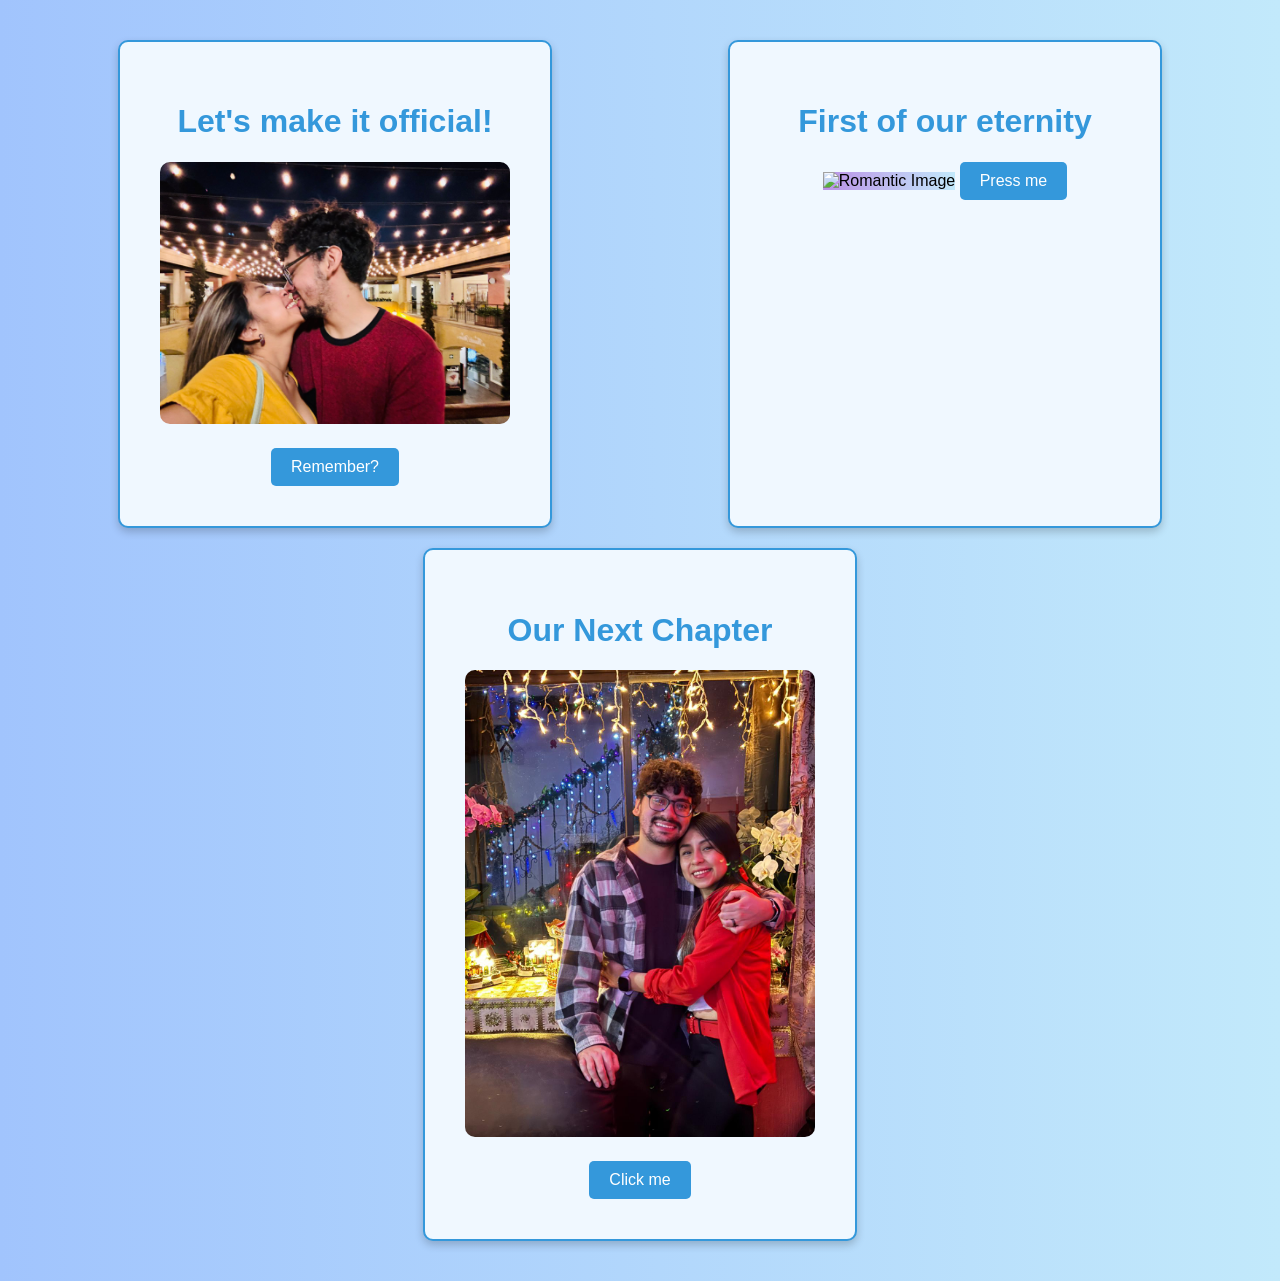
==== commit c2ff3822: "2yr" ====
--- a/index.html
+++ b/index.html
@@ -1,28 +1,36 @@
-<!DOCTYPE html>
-<html lang="en">
-<head>
-    <meta charset="UTF-8">
-    <meta name="viewport" content="width=device-width, initial-scale=1.0">
-    <title>My dream girl.</title>
-    <link rel="icon" href="logo.jpg" type="image/icon type">
-    <link rel="stylesheet" href="styles.css">
-</head>
-<body class="index-page">
-    <div class="container">
-        <h1>Let's make it official!</h1>
-        <img src="pic1.jpeg" alt="Romantic Image" class="romantic-photo">
-        <a href="proposal.html">
-            <button>Remember?</button>
-        </a>
-        
-    </div>
-    
-    <div class="container">
-        <h1>First of our eternity</h1>
-        <img src="cover-year1.png" alt="Romantic Image" class="yr1">
-        <a href="1yr.html">
-        <button>Press me</button>
-        </a>    
-    </div>
-</body>
-</html>
+<!doctype html>
+<html lang="en">
+  <head>
+    <meta charset="UTF-8" />
+    <meta name="viewport" content="width=device-width, initial-scale=1.0" />
+    <title>My dream girl.</title>
+    <link rel="icon" href="logo.jpg" type="image/icon type" />
+    <link rel="stylesheet" href="styles.css" />
+  </head>
+  <body class="index-page">
+    <div class="container">
+      <h1>Let's make it official!</h1>
+      <img src="pic1.jpeg" alt="Romantic Image" class="romantic-photo" />
+      <a href="proposal.html">
+        <button>Remember?</button>
+      </a>
+    </div>
+
+    <div class="container">
+      <h1>First of our eternity</h1>
+      <img src="cover-year1.png" alt="Romantic Image" class="yr1" />
+      <a href="1yr.html">
+        <button>Press me</button>
+      </a>
+    </div>
+
+    <!-- NEW SQUARE -->
+    <div class="container">
+      <h1>Our Next Chapter</h1>
+      <img src="2yr/chr.jpeg" alt="Romantic Image" class="romantic-photo" />
+      <a href="2yr.html">
+        <button>Click me</button>
+      </a>
+    </div>
+  </body>
+</html>
--- a/styles.css
+++ b/styles.css
@@ -1,238 +1,240 @@
-body {
-    font-family: 'Arial', sans-serif;
-    display: flex;
-    justify-content: center;
-    align-items: center;
-    height: 100vh;
-    margin: 0;
-    background: linear-gradient(to right, #ffecd2, #fcb69f);
-}
-
-.container {
-    text-align: center;
-    background: white;
-    padding: 30px;
-    border-radius: 10px;
-    box-shadow: 0 4px 8px rgba(0, 0, 0, 0.2);
-    max-width: 400px;
-    width: 100%;
-}
-
-h1 {
-    color: #e91e63;
-}
-
-.romantic-photo {
-    width: 100%;
-    height: auto;
-    border-radius: 10px;
-    margin-bottom: 20px;
-}
-
-p {
-    font-size: 18px;
-    color: #555;
-}
-
-button {
-    background-color: #e91e63;
-    color: white;
-    border: none;
-    padding: 10px 20px;
-    font-size: 16px;
-    border-radius: 5px;
-    cursor: pointer;
-}
-
-#go-main {
-    position: fixed; /* Stays at the bottom of the viewport */
-    bottom: 20px;
-    left: 50%; /* Centers it horizontally */
-    transform: translateX(-50%); /* Ensures proper centering */
-    background-color: #e91e63;
-    color: white;
-    border: none;
-    padding: 10px 20px;
-    font-size: 16px;
-    border-radius: 5px;
-    cursor: pointer;
-}
-
-#go-main:hover {
-    background-color: #d81b60;
-}
-
-
-button:hover {
-    background-color: #d81b60;
-}
-
-.hearts {
-    position: absolute;
-    top: 0;
-    left: 0;
-    width: 100%;
-    height: 100%;
-    pointer-events: none;
-}
-
-@media (max-width: 480px) {
-    .container {
-        padding: 15px;
-        max-width: 90%; /* Adjusts width to fit smaller screens */
-    }
-
-    h1 {
-        font-size: 20px; /* Reduce header size */
-    }
-
-    p {
-        font-size: 14px;
-    }
-
-    button {
-        font-size: 12px;
-        padding: 6px 12px;
-    }
-}
-
-@media (max-width: 480px) {
-    .yr1 {
-        max-width: 100%; 
-        height: auto;
-    }
-}
-
-body {
-    overflow-x: hidden; /* Prevents horizontal scrolling */
-}
-
-
-.index-page {
-    background: linear-gradient(to right, #a1c4fd, #c2e9fb);
-}
-
-.index-page .container {
-    background: #f0f8ff; 
-    border: 2px solid #3498db;
-}
-
-.index-page h1 {
-    color: #3498db; 
-}
-
-.index-page button {
-    background-color: #3498db; 
-}
-
-.index-page button:hover {
-    background-color: #2980b9;
-}
-
-.index-page .container {
-    padding: 40px;
-    margin-right: 20px; 
-}
-
-.index-page .yr1 {
-    width: 350px; /* Adjust as needed */
-    height: auto;
-}
-
-#hearts-container {
-    position: fixed;
-    bottom: 0;
-    left: 0;
-    width: 100%;
-    z-index: 1000; /* Make sure hearts appear above other content */
-}
-/* Specific Styles for yr1 Section */
-.yr1 {
-    background: linear-gradient(to right, #bb91e6, #c2e9fb);
-    font-family: "Winky Sans", sans-serif;
-    width: 100%;
-    height: auto;
-}
-
-.yr1 .grid-container {
-    display: grid;
-    grid-template-columns: repeat(3, 1fr); /* 3 columns */
-    gap: 20px;
-    padding: 20px;
-    max-width: 900px;
-    margin: auto;
-}
-
-.yr1 .container {
-    text-align: center;
-    background: white;
-    padding: 5px;
-    border-radius: 10px;
-    box-shadow: 0 4px 8px rgba(0, 0, 0, 0.2);
-    width: 100%;
-    min-height: 200px; 
-    height: auto;
-    margin: 20px; 
-    padding-right: 12px;
-    display: flex;
-    flex-direction: column;
-    align-items: center;
-    justify-content: center;
-}
-
-.yr1 .container h3 {
-    font-size: 25px;  /* Adjust size for h3 */
-    margin-bottom: 0px;
-}
-
-.yr1 .container img {
-    width: 150px; /* Ensure all images have a fixed width */
-    height: auto; /* Maintain aspect ratio */
-    max-height: 200px; /* Set a max-height to prevent drastic size differences */
-    margin-bottom: 1px;
-    margin-top: 1px;
-    box-sizing: border-box; /* Include padding and border in the element's total width/height */
-}
-
-
-.yr1 .container span {
-    font-size: 25px;
-    font-weight: bold;
-    color: #333;
-}
-
-@media (max-width: 768px) {
-    .yr1 .grid-container {
-        grid-template-columns: repeat(2, 1fr); /* 2 columns on smaller screens */
-    }
-
-    .yr1 .container {
-        padding: 15px;
-    }
-
-    .yr1 .container img {
-        width: 80px; /* Adjust image size for smaller screens */
-    }
-
-    .yr1 .container span {
-        font-size: 18px; /* Smaller text for smaller screens */
-    }
-}
-
-@media (max-width: 480px) {
-    .yr1 .grid-container {
-        grid-template-columns: 1fr; /* 1 column for very small screens */
-    }
-
-    .yr1 .container {
-        padding: 10px;
-    }
-
-    .yr1 .container img {
-        width: 60px; /* Adjust image size even smaller */
-    }
-
-    .yr1 .container span {
-        font-size: 16px; /* Even smaller text for very small screens */
-    }
-}
+body {
+  font-family: "Arial", sans-serif;
+  display: grid;
+  grid-template-columns: 1fr; /* default = mobile (1 column) */
+  gap: 20px;
+
+  padding: 40px;
+  margin: 0;
+
+  background: linear-gradient(to right, #ffecd2, #fcb69f);
+}
+.container {
+  text-align: center;
+  background: white;
+  padding: 30px;
+  border-radius: 10px;
+  box-shadow: 0 4px 8px rgba(0, 0, 0, 0.2);
+  max-width: 320px;
+  width: 100%;
+  margin: 0 auto;
+}
+
+h1 {
+  color: #e91e63;
+}
+
+.romantic-photo {
+  width: 100%;
+  height: auto;
+  border-radius: 10px;
+  margin-bottom: 20px;
+}
+
+p {
+  font-size: 18px;
+  color: #555;
+}
+
+button {
+  background-color: #e91e63;
+  color: white;
+  border: none;
+  padding: 10px 20px;
+  font-size: 16px;
+  border-radius: 5px;
+  cursor: pointer;
+}
+
+#go-main {
+  position: fixed; /* Stays at the bottom of the viewport */
+  bottom: 20px;
+  left: 50%; /* Centers it horizontally */
+  transform: translateX(-50%); /* Ensures proper centering */
+  background-color: #e91e63;
+  color: white;
+  border: none;
+  padding: 10px 20px;
+  font-size: 16px;
+  border-radius: 5px;
+  cursor: pointer;
+}
+
+#go-main:hover {
+  background-color: #d81b60;
+}
+
+button:hover {
+  background-color: #d81b60;
+}
+
+.hearts {
+  position: absolute;
+  top: 0;
+  left: 0;
+  width: 100%;
+  height: 100%;
+  pointer-events: none;
+}
+
+@media (min-width: 768px) {
+  body {
+    grid-template-columns: repeat(2, 1fr);
+    justify-content: center;
+  }
+
+  .container {
+    max-width: 350px;
+    margin: 0 auto;
+  }
+
+  .container:nth-child(3) {
+    grid-column: span 2; /* goes below */
+    justify-self: center; /* centered */
+  }
+}
+
+@media (max-width: 480px) {
+  .yr1 {
+    max-width: 100%;
+    height: auto;
+  }
+}
+
+body {
+  overflow-x: hidden; /* Prevents horizontal scrolling */
+}
+
+.index-page {
+  background: linear-gradient(to right, #a1c4fd, #c2e9fb);
+}
+
+.index-page .container {
+  background: #f0f8ff;
+  border: 2px solid #3498db;
+}
+
+.index-page h1 {
+  color: #3498db;
+}
+
+.index-page button {
+  background-color: #3498db;
+}
+
+.index-page button:hover {
+  background-color: #2980b9;
+}
+
+.index-page .container {
+  padding: 40px;
+}
+
+.index-page .yr1 {
+  width: 350px; /* Adjust as needed */
+  height: auto;
+}
+
+#hearts-container {
+  position: fixed;
+  bottom: 0;
+  left: 0;
+  width: 100%;
+  z-index: 1000; /* Make sure hearts appear above other content */
+}
+/* Specific Styles for yr1 Section */
+.yr1 {
+  background: linear-gradient(to right, #bb91e6, #c2e9fb);
+  font-family: "Winky Sans", sans-serif;
+  width: 100%;
+  height: auto;
+}
+
+.yr1 .grid-container {
+  display: grid;
+  grid-template-columns: repeat(3, 1fr); /* 3 columns */
+  gap: 20px;
+  padding: 20px;
+  max-width: 900px;
+  margin: auto;
+}
+
+.yr1 .container {
+  text-align: center;
+  background: white;
+  padding: 5px;
+  border-radius: 10px;
+  box-shadow: 0 4px 8px rgba(0, 0, 0, 0.2);
+  width: 100%;
+  min-height: 200px;
+  height: auto;
+  margin: 20px;
+  padding-right: 12px;
+  display: flex;
+  flex-direction: column;
+  align-items: center;
+  justify-content: center;
+}
+
+.yr1 .container h3 {
+  font-size: 25px; /* Adjust size for h3 */
+  margin-bottom: 0px;
+}
+
+.yr1 .container img {
+  width: 150px; /* Ensure all images have a fixed width */
+  height: auto; /* Maintain aspect ratio */
+  max-height: 200px; /* Set a max-height to prevent drastic size differences */
+  margin-bottom: 1px;
+  margin-top: 1px;
+  box-sizing: border-box; /* Include padding and border in the element's total width/height */
+}
+
+.yr1 .container span {
+  font-size: 25px;
+  font-weight: bold;
+  color: #333;
+}
+
+@media (max-width: 768px) {
+  .yr1 .grid-container {
+    grid-template-columns: repeat(2, 1fr); /* 2 columns on smaller screens */
+  }
+
+  .yr1 .container {
+    padding: 15px;
+  }
+
+  .yr1 .container img {
+    width: 80px; /* Adjust image size for smaller screens */
+  }
+
+  .yr1 .container span {
+    font-size: 18px; /* Smaller text for smaller screens */
+  }
+}
+
+@media (max-width: 480px) {
+  .yr1 .grid-container {
+    grid-template-columns: 1fr; /* 1 column for very small screens */
+  }
+
+  .yr1 .container {
+    padding: 10px;
+  }
+
+  .yr1 .container img {
+    width: 60px; /* Adjust image size even smaller */
+  }
+
+  .yr1 .container span {
+    font-size: 16px; /* Even smaller text for very small screens */
+  }
+}
+
+.container:nth-child(3) {
+  grid-column: 1 / -1; /* span full row */
+  justify-self: center; /* center the card */
+  max-width: 350px;
+  width: 100%;
+}
